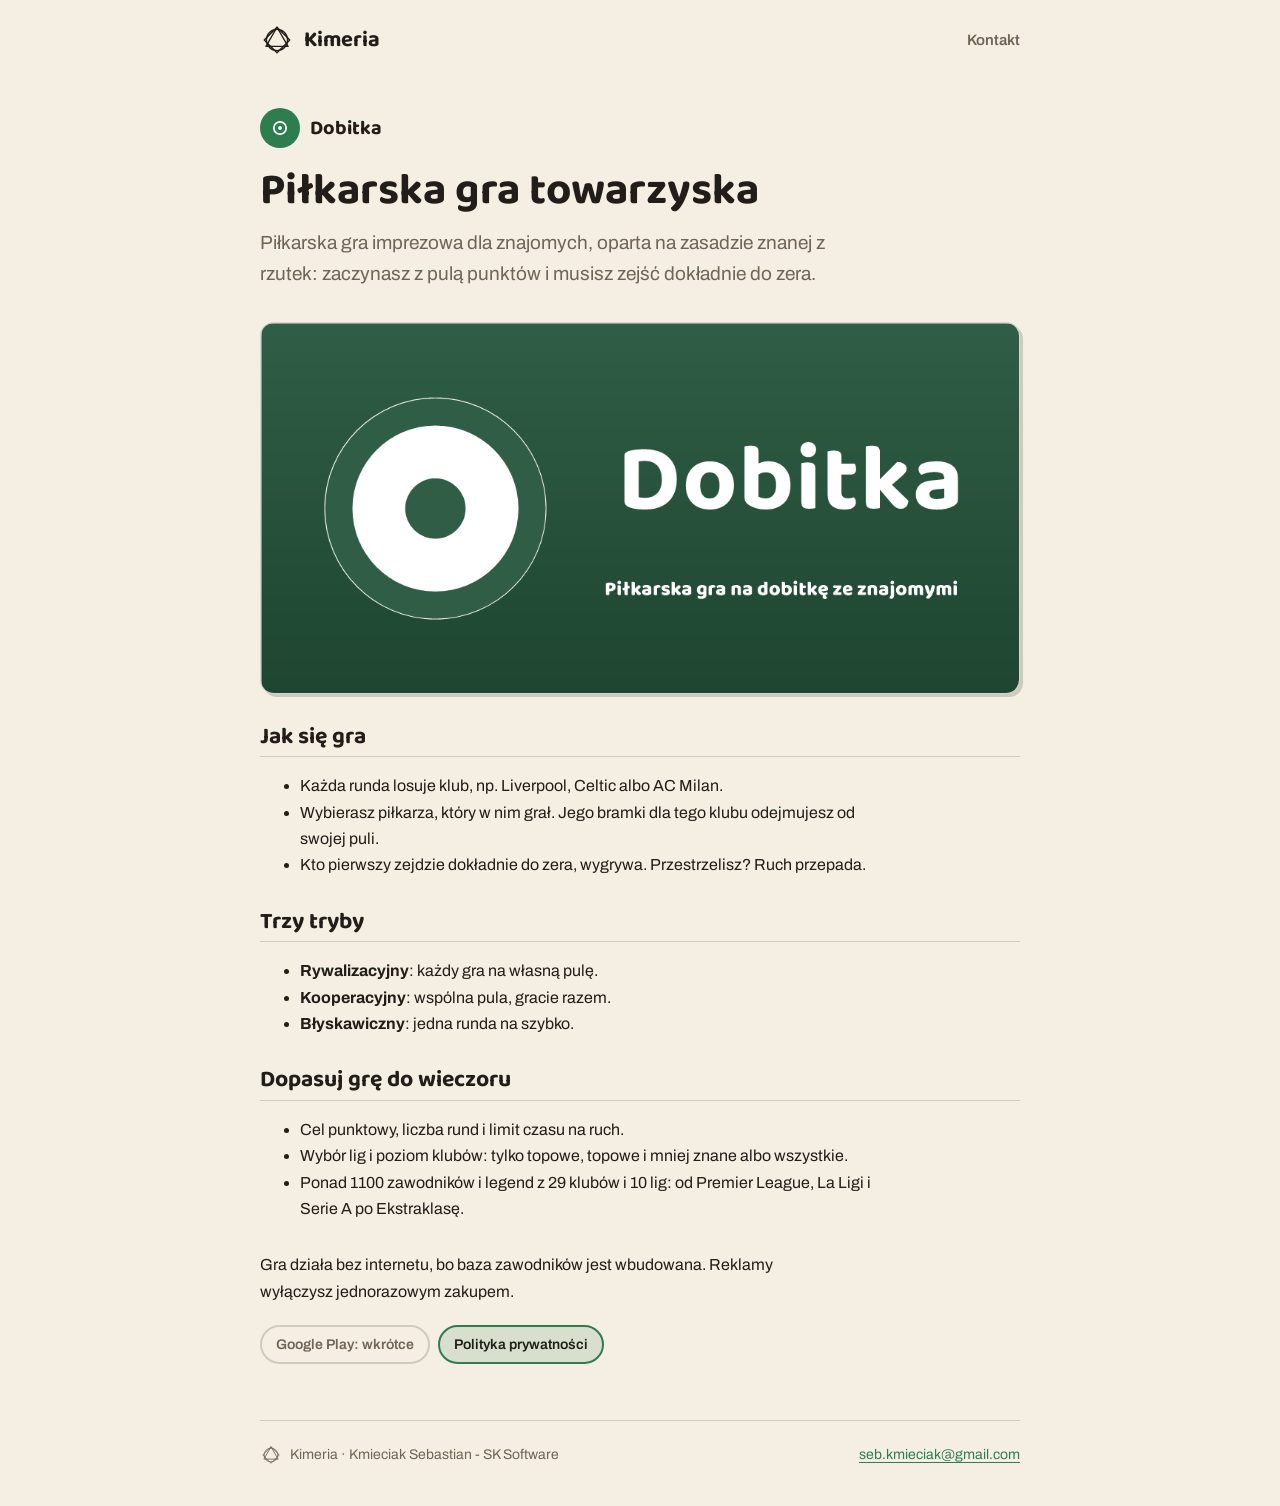
==== dobitka/index.html @ 0341453a "Strona Dobitki (kimeria.pl/dobitka/) + poprawny opis mechaniki gry Runda losuje klub, gracz wybiera " ====
<!doctype html>
<html lang="pl">
<head>
<meta charset="utf-8">
<meta name="viewport" content="width=device-width, initial-scale=1">
<title>Dobitka — Piłkarska gra towarzyska</title>
<meta name="description" content="Piłkarska gra imprezowa dla znajomych, oparta na zasadzie znanej z rzutek: zaczynasz z pulą punktów i musisz zejść dokładnie do zera.">
<link rel="canonical" href="https://kimeria.pl/dobitka/">
<link rel="preconnect" href="https://fonts.googleapis.com"><link rel="preconnect" href="https://fonts.gstatic.com" crossorigin>
<link rel="stylesheet" href="https://fonts.googleapis.com/css2?family=Archivo:wght@400;600;700&family=Baloo+2:wght@700&display=swap">
<link rel="stylesheet" href="../style.css">
<link rel="icon" href="../favicon.svg" type="image/svg+xml">
</head>
<body class="app-dobitka">
<div class="wrap">
<header class="topbar"><a class="brand" href="../"><svg viewBox="0 0 64 64" fill="none" aria-hidden="true"><polygon points="32,8 56,32 32,56 8,32" stroke="currentColor" stroke-width="2.5" stroke-linejoin="round"/><polygon points="32,8 11.2,44 52.8,44" stroke="currentColor" stroke-width="2.5" stroke-linejoin="round"/><circle cx="32" cy="32" r="20" stroke="currentColor" stroke-width="2.5"/></svg> Kimeria</a><nav><a href="../#kontakt">Kontakt</a></nav></header>

<div class="doc-head">
  <span class="app-badge"><span class="icon"><svg viewBox="0 0 456 456" aria-hidden="true"><circle cx="228" cy="228" r="128" fill="none" stroke="#fff" stroke-width="36"/><circle cx="228" cy="228" r="40" fill="#fff"/></svg></span>Dobitka</span>
  <h1>Piłkarska gra towarzyska</h1>
  <p class="lead">Piłkarska gra imprezowa dla znajomych, oparta na zasadzie znanej z rzutek: zaczynasz z pulą punktów i musisz zejść dokładnie do zera.</p>
</div>
<main>
<img class="card shot" src="../dobitka/grafika.png" alt="Dobitka" width="1024" height="500">
<section><h2>Jak się gra</h2><ul>
<li>Każda runda losuje klub, np. Liverpool, Celtic albo AC Milan.</li>
<li>Wybierasz piłkarza, który w nim grał. Jego bramki dla tego klubu odejmujesz od swojej puli.</li>
<li>Kto pierwszy zejdzie dokładnie do zera, wygrywa. Przestrzelisz? Ruch przepada.</li>
</ul></section>
<section><h2>Trzy tryby</h2><ul>
<li><strong>Rywalizacyjny</strong>: każdy gra na własną pulę.</li>
<li><strong>Kooperacyjny</strong>: wspólna pula, gracie razem.</li>
<li><strong>Błyskawiczny</strong>: jedna runda na szybko.</li>
</ul></section>
<section><h2>Dopasuj grę do wieczoru</h2><ul>
<li>Cel punktowy, liczba rund i limit czasu na ruch.</li>
<li>Wybór lig i poziom klubów: tylko topowe, topowe i mniej znane albo wszystkie.</li>
<li>Ponad 1100 zawodników i legend z 29 klubów i 10 lig: od Premier League, La Ligi i Serie A po Ekstraklasę.</li>
</ul></section>
<p>Gra działa bez internetu, bo baza zawodników jest wbudowana. Reklamy wyłączysz jednorazowym zakupem.</p>
<div class="links"><span class="pill muted">Google Play: wkrótce</span><a class="pill" href="prywatnosc/">Polityka prywatności</a></div>
</main>
<footer class="site"><span class="mark"><svg viewBox="0 0 64 64" fill="none" aria-hidden="true"><polygon points="32,8 56,32 32,56 8,32" stroke="currentColor" stroke-width="2.5" stroke-linejoin="round"/><polygon points="32,8 11.2,44 52.8,44" stroke="currentColor" stroke-width="2.5" stroke-linejoin="round"/><circle cx="32" cy="32" r="20" stroke="currentColor" stroke-width="2.5"/></svg> Kimeria · Kmieciak Sebastian - SK Software</span><a href="mailto:seb.kmieciak@gmail.com">seb.kmieciak@gmail.com</a></footer>
</div>
</body>
</html>
---- style.css ----
:root{
  --ink:#211D18; --paper:#F5EFE3; --surface:#FFFDF6; --muted:#6E6555;
  --stroke:rgba(33,29,24,.18); --shadow:rgba(33,29,24,.18);
  --accent:var(--ink); --accent-tint:color-mix(in srgb,var(--ink) 8%,transparent);
  --dobitka:#2E7D4F; --agro:#707B2E; --wykon:#2C5F8A;
  color-scheme:light;
}
@media (prefers-color-scheme:dark){
  :root:not([data-theme="light"]){
    --ink:#F1E9D8; --paper:#1B1712; --surface:#26211A; --muted:#ABA08A;
    --stroke:rgba(241,233,216,.18); --shadow:rgba(0,0,0,.55);
    --dobitka:#6FB08C; --agro:#B5BF6E; --wykon:#7FB2DE;
    color-scheme:dark;
  }
}
:root[data-theme="dark"]{
  --ink:#F1E9D8; --paper:#1B1712; --surface:#26211A; --muted:#ABA08A;
  --stroke:rgba(241,233,216,.18); --shadow:rgba(0,0,0,.55);
  --dobitka:#6FB08C; --agro:#B5BF6E; --wykon:#7FB2DE;
  color-scheme:dark;
}
.app-dobitka{--accent:var(--dobitka)} .app-agro{--accent:var(--agro)} .app-wykon{--accent:var(--wykon)}
.app-dobitka,.app-agro,.app-wykon{--accent-tint:color-mix(in srgb,var(--accent) 14%,transparent)}

*{box-sizing:border-box}
html{-webkit-text-size-adjust:100%}
body{margin:0;background:var(--paper);color:var(--ink);font:16px/1.65 "Archivo",system-ui,-apple-system,"Segoe UI",Roboto,Arial,sans-serif;padding-inline:20px}
.wrap{max-width:760px;margin:0 auto}
a{color:var(--accent);text-underline-offset:3px}
a:focus-visible{outline:2px solid var(--accent);outline-offset:3px;border-radius:4px}
h1,h2,h3,.display{font-family:"Baloo 2","Arial Rounded MT Bold",system-ui,sans-serif;font-weight:700;line-height:1.15;text-wrap:balance}

.topbar{display:flex;align-items:center;justify-content:space-between;gap:12px;padding-block:22px}
.brand{display:inline-flex;align-items:center;gap:10px;color:var(--ink);text-decoration:none;font-family:"Baloo 2",system-ui,sans-serif;font-weight:700;font-size:22px}
.brand svg{width:34px;height:34px}
.topbar nav a{color:var(--muted);text-decoration:none;font-weight:600;font-size:15px}
.topbar nav a:hover{color:var(--ink)}

.card{background:var(--surface);border:1.5px solid var(--stroke);border-radius:14px;box-shadow:3px 3px 0 var(--shadow)}

/* home */
.hero{padding-block:48px 40px}
.hero h1{font-size:clamp(36px,8vw,58px);margin:0 0 12px}
.hero p{font-size:19px;color:var(--muted);max-width:52ch;margin:0}
.apps{display:grid;gap:18px;grid-template-columns:repeat(auto-fit,minmax(220px,1fr));margin-block:8px 56px}
.app{padding:22px;display:flex;flex-direction:column;gap:10px;border-top:6px solid var(--accent)}
.app .icon{width:52px;height:52px;border-radius:50%;background:var(--accent);display:grid;place-items:center}
.app .icon svg{width:28px;height:28px}
.app h2{font-size:26px;margin:4px 0 0}
.app p{margin:0;color:var(--muted);flex:1}
.app .links{display:flex;flex-wrap:wrap;gap:8px;margin-top:6px}
.pill{display:inline-block;padding:6px 14px;border-radius:999px;border:2px solid var(--accent);background:var(--accent-tint);color:var(--ink);font-weight:600;font-size:14px;text-decoration:none}
.pill.muted{border-color:var(--stroke);background:transparent;color:var(--muted)}
.section{margin-block:0 48px}
.section h2{font-size:28px;margin:0 0 12px}
.contact{padding:22px 24px}
.contact dl{display:grid;grid-template-columns:max-content 1fr;gap:6px 18px;margin:0}
.contact dt{color:var(--muted);font-weight:600}
.contact dd{margin:0;overflow-wrap:anywhere}

/* policy */
.doc-head{padding-block:28px 8px}
.app-badge{display:inline-flex;align-items:center;gap:10px;font-family:"Baloo 2",system-ui,sans-serif;font-weight:700;font-size:20px}
.app-badge .icon{width:40px;height:40px;border-radius:50%;background:var(--accent);display:grid;place-items:center}
.app-badge .icon svg{width:22px;height:22px}
.doc-head h1{font-size:clamp(32px,6vw,44px);margin:18px 0 4px}
.updated{color:var(--muted);font-size:14px}
.summary{padding:20px 22px;margin-block:24px 36px;border-left:5px solid var(--accent)}
.summary .label{margin:0 0 8px;font-size:12px;font-weight:700;letter-spacing:.08em;text-transform:uppercase;color:var(--muted)}
.summary ul{margin:0;padding-left:20px;display:grid;gap:6px}
main section{margin-block:30px}
main section h2{font-size:23px;margin:0 0 8px;padding-bottom:6px;border-bottom:1.5px solid var(--stroke)}
main p,main li{max-width:64ch}
code{background:var(--accent-tint);padding:1px 6px;border-radius:6px;font-size:.9em;font-family:ui-monospace,Consolas,monospace}
.table{margin-top:12px;overflow:hidden}
.row{display:grid;grid-template-columns:minmax(120px,190px) 1fr;gap:4px 16px;padding:12px 16px}
.row+.row{border-top:1.5px solid var(--stroke)}
.row .k{font-weight:700;font-size:13px;text-transform:uppercase;letter-spacing:.04em;color:var(--muted);padding-top:2px}
@media (max-width:520px){.row{grid-template-columns:1fr}.contact dl{grid-template-columns:1fr}.contact dd{margin-bottom:8px}}

footer.site{border-top:1.5px solid var(--stroke);margin-top:56px;padding-block:22px 40px;color:var(--muted);font-size:14px;display:flex;flex-wrap:wrap;gap:8px 20px;align-items:center;justify-content:space-between}
footer.site .mark{display:inline-flex;align-items:center;gap:8px}
footer.site svg{width:22px;height:22px}
.lead{font-size:19px;color:var(--muted);max-width:56ch;margin:10px 0 0}
.shot{display:block;width:100%;height:auto;margin-block:24px 12px}
main .links{display:flex;flex-wrap:wrap;gap:8px;margin-block:20px 56px}
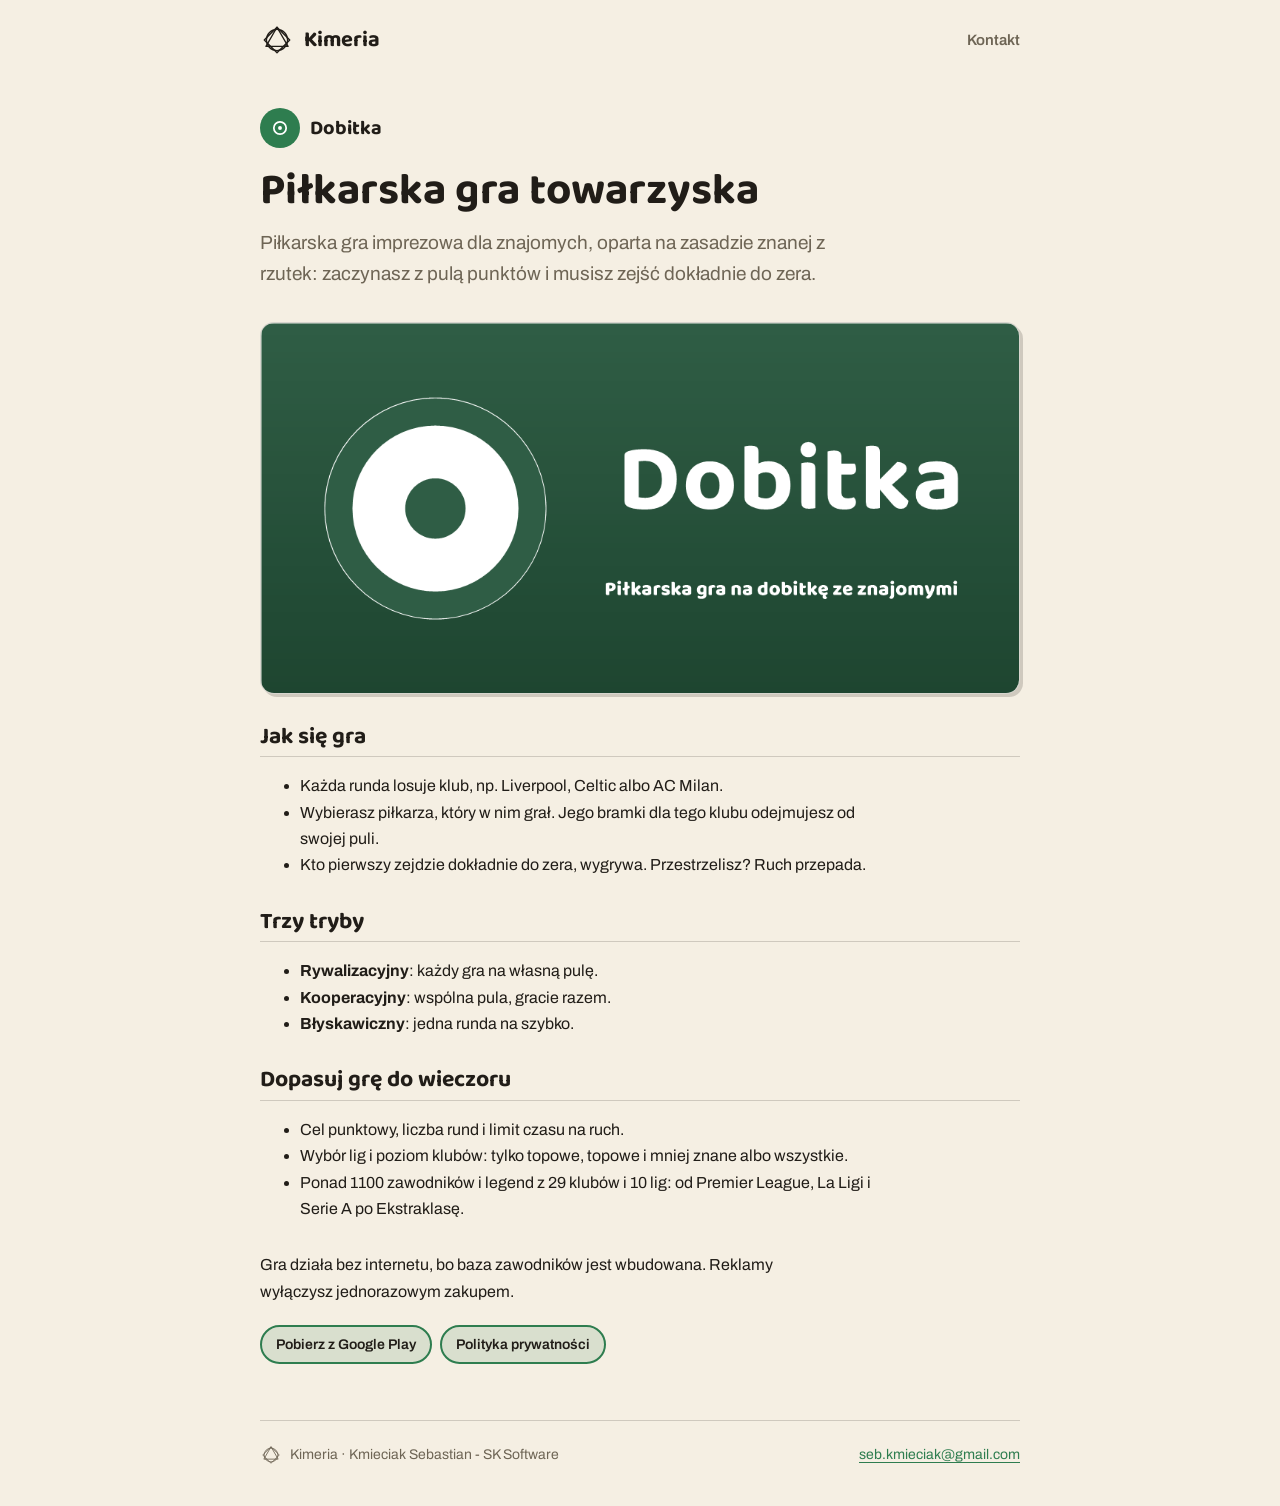
==== commit 190981fe: "Polityki AgroBilans/WykonBilans zgodne z appkami (AdMob, Premium, GPS), sekcja RODO art. 13 we wszys" ====
--- a/dobitka/index.html
+++ b/dobitka/index.html
@@ -38,7 +38,7 @@
 <li>Ponad 1100 zawodników i legend z 29 klubów i 10 lig: od Premier League, La Ligi i Serie A po Ekstraklasę.</li>
 </ul></section>
 <p>Gra działa bez internetu, bo baza zawodników jest wbudowana. Reklamy wyłączysz jednorazowym zakupem.</p>
-<div class="links"><span class="pill muted">Google Play: wkrótce</span><a class="pill" href="prywatnosc/">Polityka prywatności</a></div>
+<div class="links"><a class="pill" href="https://play.google.com/store/apps/details?id=com.dobitka.app" rel="noopener">Pobierz z Google Play</a><a class="pill" href="prywatnosc/">Polityka prywatności</a></div>
 </main>
 <footer class="site"><span class="mark"><svg viewBox="0 0 64 64" fill="none" aria-hidden="true"><polygon points="32,8 56,32 32,56 8,32" stroke="currentColor" stroke-width="2.5" stroke-linejoin="round"/><polygon points="32,8 11.2,44 52.8,44" stroke="currentColor" stroke-width="2.5" stroke-linejoin="round"/><circle cx="32" cy="32" r="20" stroke="currentColor" stroke-width="2.5"/></svg> Kimeria · Kmieciak Sebastian - SK Software</span><a href="mailto:seb.kmieciak@gmail.com">seb.kmieciak@gmail.com</a></footer>
 </div>
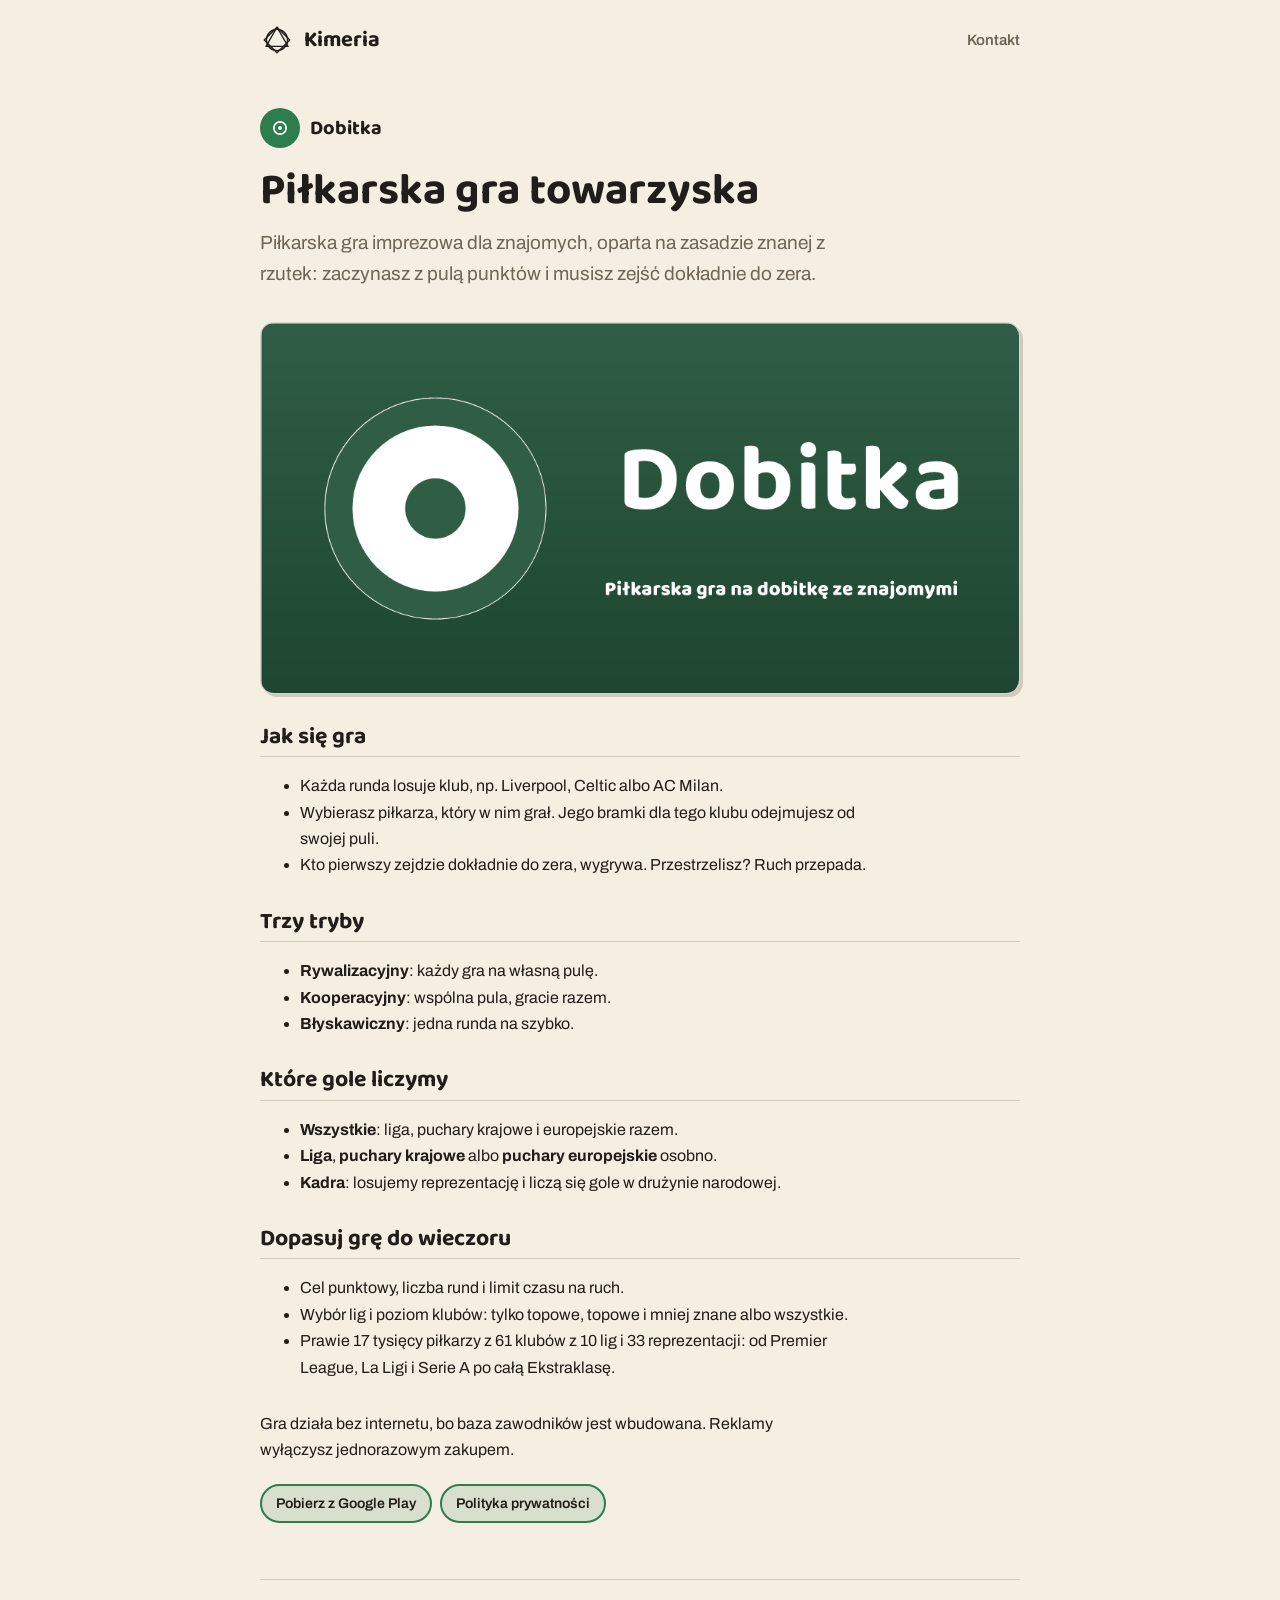
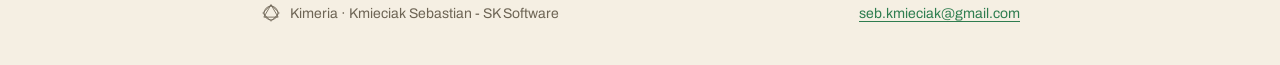
==== commit 42d4cc21: "Dobitka 1.2 na stronie: 61 klubów, 33 reprezentacje, ~17 tys. piłkarzy, tryby liczenia goli Co-Autho" ====
--- a/dobitka/index.html
+++ b/dobitka/index.html
@@ -32,10 +32,15 @@
 <li><strong>Kooperacyjny</strong>: wspólna pula, gracie razem.</li>
 <li><strong>Błyskawiczny</strong>: jedna runda na szybko.</li>
 </ul></section>
+<section><h2>Które gole liczymy</h2><ul>
+<li><strong>Wszystkie</strong>: liga, puchary krajowe i europejskie razem.</li>
+<li><strong>Liga</strong>, <strong>puchary krajowe</strong> albo <strong>puchary europejskie</strong> osobno.</li>
+<li><strong>Kadra</strong>: losujemy reprezentację i liczą się gole w drużynie narodowej.</li>
+</ul></section>
 <section><h2>Dopasuj grę do wieczoru</h2><ul>
 <li>Cel punktowy, liczba rund i limit czasu na ruch.</li>
 <li>Wybór lig i poziom klubów: tylko topowe, topowe i mniej znane albo wszystkie.</li>
-<li>Ponad 1100 zawodników i legend z 29 klubów i 10 lig: od Premier League, La Ligi i Serie A po Ekstraklasę.</li>
+<li>Prawie 17 tysięcy piłkarzy z 61 klubów z 10 lig i 33 reprezentacji: od Premier League, La Ligi i Serie A po całą Ekstraklasę.</li>
 </ul></section>
 <p>Gra działa bez internetu, bo baza zawodników jest wbudowana. Reklamy wyłączysz jednorazowym zakupem.</p>
 <div class="links"><a class="pill" href="https://play.google.com/store/apps/details?id=com.dobitka.app" rel="noopener">Pobierz z Google Play</a><a class="pill" href="prywatnosc/">Polityka prywatności</a></div>
